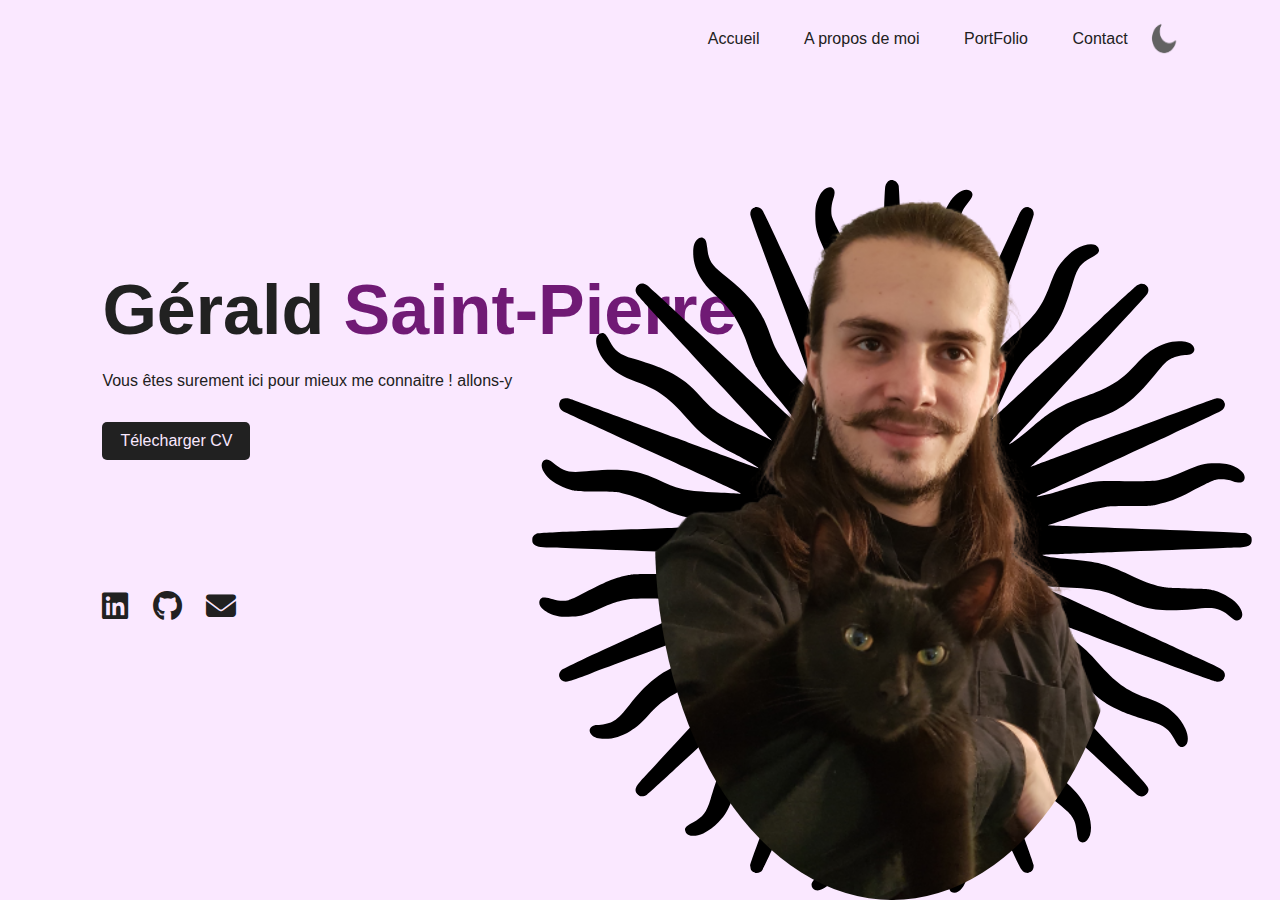
==== index.html @ f6b0576d "Add files via upload" ====
<!DOCTYPE html>
<html lang="en">
<head>
    <meta charset="UTF-8">
    <meta name="viewport" content="width=device-width, initial-scale=1.0">
    <link rel="stylesheet" href="style.css">
    <link rel="stylesheet" href="https://cdnjs.cloudflare.com/ajax/libs/font-awesome/6.7.0/css/all.min.css">
    
    <title>Light Dark Mod</title>
</head>
<body>
    
    <div class="hero">
        <nav>
            <ul>
                <li><a href="">Accueil</a></li>
                <li><a href="about.html">A propos de moi</a></li>
                <li><a href="">PortFolio</a></li>
                <li><a href="">Contact</a></li>
            </ul>
            <img src="images/moon.png" id="icon">
        </nav>
        <div class="info">
            <h1>Gérald <span>Saint-Pierre</span> </h1>
            <p>Vous êtes surement ici pour mieux me connaitre ! allons-y</p>
                <a href="">Télecharger CV</a>
        </div>
        <div class="img-box">
            <img src="images/2024298.svg" class="back-img">
            <img src="images/photodeprofil.png" class="main-img">
        </div>

        <div class="social-links">
            <a href=""><i class="fa-brands fa-linkedin"></i></a>
            <a href=""><i class="fa-brands fa-github"></i></a>
            <a href=""><i class="fa-sharp fa-solid fa-envelope"></i></a>
        </div>
    </div>

</body>
<script src="script.js"></script>
</html>
---- style.css ----
*{
    padding:0;
    margin:0;
}
:root{
    --primary-color:#fae8ff;
    --secondary-color:#212121;
}
.dark-theme{
    --primary-color:#000106;
    --secondary-color:#fff;
    --back-img:#701a75;
}

#icon{
    width: 30px;
    cursor: pointer;
}
nav ul{
    flex: 1;
    text-align: right;
}

.hero{
    height: 100vh;
    width: 100%;
    background: var(--primary-color);
    font-family: sans-serif;
    position: relative;
}
nav{
    width: 84%;
    margin: auto;
    padding: 20px 0;
    display: flex;

}

nav ul li {
    display: inline-block;
    list-style: none;
    margin:10px 20px;
}
nav ul li a{
 text-decoration: none;
 color:var(--secondary-color);
}
nav ul li a:hover{
    color: #701a75;
}
.info{
    margin-left:8%;
    margin-top: 15%;
}
.info h1{
    font-size: 70px;
    color:var(--secondary-color);
    margin-bottom: 20px;
}
span{
    color:#701a75;
}
.info p{
    color:var(--secondary-color);
    line-height: 22px;
}
.info a {
    background:var(--secondary-color);
    padding: 10px 18px;
    text-decoration: none;
    color: var(--primary-color);
    display: inline-block;
    margin: 30px 0;
    border-radius: 5px;
}

.img-box{
    width: 45%;
    height: 80%;
    position: absolute;
    bottom:0;
    right: 100px;
    display:block;
}
.img-box img{
    height: 100%;
    position: absolute;
    left:50%;
    bottom: 0;
    border-radius: 100%;
    transform: translateX(-50%);
    transition: 1s;
}
.back-img{
    background-color: var( --back-img);
}
.img-box:hover .back-img{
    bottom:40px;
    transition: 2s;
}
.img-box:hover .main-img{
    left:54%
}
.social-links{
    margin-top: 100px;
    margin-left: 8%;

}
.social-links a {
    font-size: 30px;
    color:var(--secondary-color);
    margin-right: 20px;
}
.social-links a:hover{
    color:#701a75;
}

@media (max-width: 1250px) { 
    .img-box{
        width: 45%;
        height: 80%;
        position: absolute;
        bottom:0;
        right: 100px;
        display:none;
    }
    .hero{
        height: 130vh;
        width: 100%;
        background: var(--primary-color);
        font-family: sans-serif;
        position: relative;
    }
}

/************** About ********************/

body{
    background-color:var(--primary-color);
}
.SecondPart{
    animation: glissement1 1s;
    margin-top: 10%;
    margin-left: 10%;
}
.SecondPart h1{
    color:#701a75;
    padding:10px 0;
    font-size: 54px;
    font-weight: 500;
}
.SecondPart p {
    color:var(--secondary-color);
    font-size: 26px;
}
.SecondPart strong {
    color:#701a75;
}
@keyframes glissement1 {
    from {
        margin-left:-200%;      
    }
  }
  /****** PortFolio
/**#SecondPart{
  
  
  width:100%;
  height:96vh;
  
  animation:glissement1 1s;
  visibility:visible;
 
}
.AnimationSecondPart{
display:flex;
justify-content: center;
align-items: center;
width:100%;
margin-top:10%;

}
#AnimationSecondPart{
opacity:1;
animation:SecondPartAnim 3s;
}

.AllSecondPart{
color: white;
}

#TypingAboutMe{
font-size:40px;
color: black;
-webkit-text-stroke: 2px #693aa7;
text-shadow: 0px 0px 6px #693aa7;
         animation:typing 13s ;
         opacity: 1;
 overflow: hidden;

 
 
 
}

.AllSecondPart p{
font-size:20px;
color: #fff;
}

.AllSecondPart strong {
color:#693aa7;
}
.AllSecondPart div {
 padding-top:20px;
}

.allButton {
padding: -50px 0 0 0;
}
.button{
  color:#fff;
  background-color: #693aa7;
  padding: 5px;
  width: 100px;
  text-decoration: none;
}
@keyframes SecondPartAnim {
0%   { margin-top: -20px;opacity:0; }
100% { margin-top: 0;opacity:1; }
}


@keyframes typing {
0%{ width:0 ;opacity: 0.5;}
100% { width: 100% ;opacity: 1;}
}
@keyframes glissement1 {
  from {
      margin-left:-200%;
    
  }
}

/************PORTFOLIO****************************/

   
body {
   
   
  }
  .all_card {
  display: grid;
  grid-template-columns: repeat(2, 1fr);
  grid-template-rows: 1fr;
  grid-column-gap: 100px;
  grid-row-gap: 0px;
  display:flex;
   justify-content:center;
   margin-top: 10%;
   animation: glissement2 1s;
  
  }
  .card {
    
    top: 50%;
    left: 50%;
    width: 300px;
    height: 300px;
    
    perspective: 500px;
    display:flex;
   justify-content:center;
  }
  
  .content {
    position: absolute;
    width: 100%;
    height: 100%;
    box-shadow: 0 0 15px rgba(0,0,0,0.1);
  
    transition: transform 1s;
    transform-style: preserve-3d;
  }
  
  .card:hover .content {
    transform: rotateY( 180deg ) ;
    transition: transform 0.5s;
  }
  
  .front{
     position: absolute;
    height: 100%;
    width: 100%;
    background: white;
    line-height: ;
    color: #03446A;
    
    font-size: ;
    border-radius: 5px;
    backface-visibility: hidden;
    display:flex;
    justify-content:center;
    align-items:center;
  }
  .back {
    position:absolute ;
    height: 100%;
    width: 100%;
    background: white;
    line-height:;
    color: #03446A;
    text-align: center;
    font-size: ;
    border-radius: 5px;
    backface-visibility: hidden;
    display:flex;
    align-items:center;
   flex-direction: column;
  }
  
  .back {
    background: #03446A;
    color: white;
    transform: rotateY( 180deg );
  }
     
   @keyframes glissement2 {
     from {
         margin-top:200%;
       
     }
   }
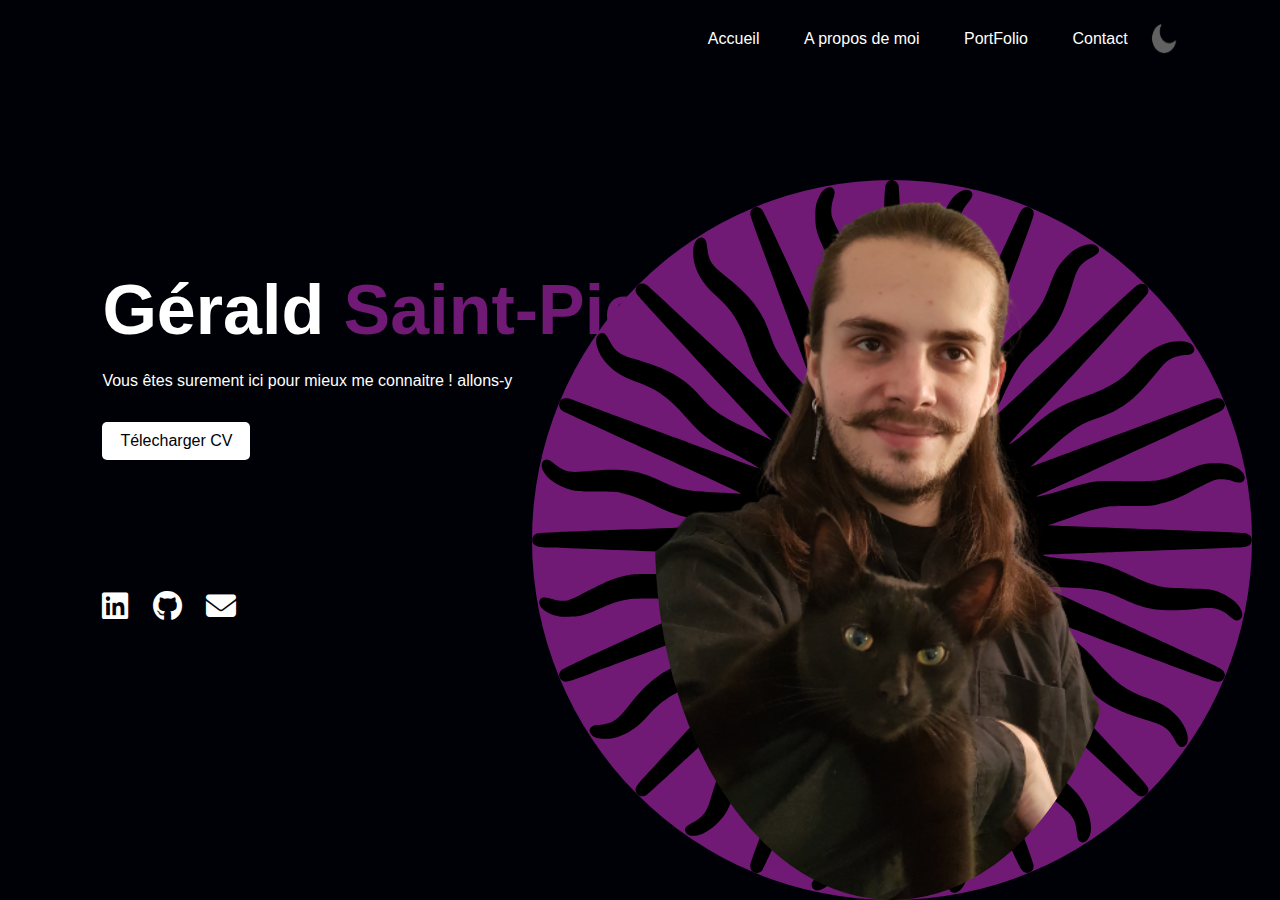
==== commit 6b1e2067: "Add files via upload" ====
--- a/index.html
+++ b/index.html
@@ -6,24 +6,24 @@
     <link rel="stylesheet" href="style.css">
     <link rel="stylesheet" href="https://cdnjs.cloudflare.com/ajax/libs/font-awesome/6.7.0/css/all.min.css">
     
-    <title>Light Dark Mod</title>
+    <title>Gérald Saint-Pierre</title>
 </head>
 <body>
     
     <div class="hero">
         <nav>
             <ul>
-                <li><a href="">Accueil</a></li>
+                <li><a href="index.html">Accueil</a></li>
                 <li><a href="about.html">A propos de moi</a></li>
-                <li><a href="">PortFolio</a></li>
-                <li><a href="">Contact</a></li>
+                <li><a href="PortFolio.html">PortFolio</a></li>
+                <li><a href="Contact.html">Contact</a></li>
             </ul>
             <img src="images/moon.png" id="icon">
         </nav>
         <div class="info">
             <h1>Gérald <span>Saint-Pierre</span> </h1>
             <p>Vous êtes surement ici pour mieux me connaitre ! allons-y</p>
-                <a href="">Télecharger CV</a>
+                <a href="GéraldSaint-Pierre.pdf">Télecharger CV</a>
         </div>
         <div class="img-box">
             <img src="images/2024298.svg" class="back-img">
--- a/style.css
+++ b/style.css
@@ -3,13 +3,17 @@
     margin:0;
 }
 :root{
-    --primary-color:#fae8ff;
-    --secondary-color:#212121;
-}
-.dark-theme{
     --primary-color:#000106;
     --secondary-color:#fff;
     --back-img:#701a75;
+    
+}
+.clear-theme{
+    --primary-color:#fae8ff;
+    --secondary-color:#212121;
+    --back-img:#fae8ff;
+    
+    
 }
 
 #icon{
@@ -115,7 +119,299 @@
     color:#701a75;
 }
 
-@media (max-width: 1250px) { 
+
+/************** About ********************/
+
+body{
+    background-color:var(--primary-color);
+}
+.SecondPart{
+    animation: glissement1 1s;
+    margin-top: 10%;
+    margin-left: 10%;
+}
+.SecondPart h1{
+    color:#701a75;
+    padding:10px 0;
+    font-size: 54px;
+    font-weight: 500;
+}
+.SecondPart p {
+    color:var(--secondary-color);
+    font-size: 26px;
+}
+.SecondPart strong {
+    color:#701a75;
+}
+@keyframes glissement1 {
+    from {
+        margin-left:-200%;      
+    }
+  }
+  /****** PortFolio
+/**#SecondPart{
+  
+  
+  width:100%;
+  height:96vh;
+  
+  animation:glissement1 1s;
+  visibility:visible;
+ 
+}
+.AnimationSecondPart{
+display:flex;
+justify-content: center;
+align-items: center;
+width:100%;
+margin-top:10%;
+
+}
+#AnimationSecondPart{
+opacity:1;
+animation:SecondPartAnim 3s;
+}
+
+.AllSecondPart{
+color: white;
+}
+
+#TypingAboutMe{
+font-size:40px;
+color: black;
+-webkit-text-stroke: 2px #693aa7;
+text-shadow: 0px 0px 6px #693aa7;
+         animation:typing 13s ;
+         opacity: 1;
+ overflow: hidden;
+
+ 
+ 
+ 
+}
+
+.AllSecondPart p{
+font-size:20px;
+color: #fff;
+}
+
+.AllSecondPart strong {
+color:#693aa7;
+}
+.AllSecondPart div {
+ padding-top:20px;
+}
+
+.allButton {
+padding: -50px 0 0 0;
+}
+.button{
+  color:#fff;
+  background-color: #693aa7;
+  padding: 5px;
+  width: 100px;
+  text-decoration: none;
+}
+@keyframes SecondPartAnim {
+0%   { margin-top: -20px;opacity:0; }
+100% { margin-top: 0;opacity:1; }
+}
+
+
+@keyframes typing {
+0%{ width:0 ;opacity: 0.5;}
+100% { width: 100% ;opacity: 1;}
+}
+@keyframes glissement1 {
+  from {
+      margin-left:-200%;
+    
+  }
+}
+
+/************PORTFOLIO****************************/
+
+   
+  .all_card {
+  display: grid;
+  grid-template-columns: repeat(2, 1fr);
+  grid-template-rows: 1fr;
+  grid-column-gap: 100px;
+  grid-row-gap: 0px;
+  display:flex;
+   justify-content:center;
+   margin-top: 10%;
+   animation: glissement2 1s;
+  
+  }
+  .card {
+    
+    top: 50%;
+    left: 50%;
+    width: 300px;
+    height: 300px;
+    
+    perspective: 500px;
+    display:flex;
+   justify-content:center;
+  }
+  
+  .content {
+    position: absolute;
+    width: 100%;
+    height: 100%;
+    box-shadow: 0 0 15px rgba(0,0,0,0.1);
+  
+    transition: transform 1s;
+    transform-style: preserve-3d;
+  }
+  
+  .card:hover .content {
+    transform: rotateY( 180deg ) ;
+    transition: transform 0.5s;
+  }
+  
+  .front{
+     position: absolute;
+    height: 100%;
+    width: 100%;
+    background: white;
+    line-height: ;
+    color: #701a75;
+    
+    font-size: ;
+    border-radius: 5px;
+    backface-visibility: hidden;
+    display:flex;
+    justify-content:center;
+    align-items:center;
+  }
+  .back {
+    position:absolute ;
+    height: 100%;
+    width: 100%;
+    background: white;
+    color: #701a75;
+    text-align: center;
+    font-size: ;
+    border-radius: 5px;
+    backface-visibility: hidden;
+    display:flex;
+    align-items:center;
+   flex-direction: column;
+  }
+  
+  .back {
+    background: #701a75;
+    color: white;
+    transform: rotateY( 180deg );
+  }
+  .front p {
+    font-size: 25px;
+  }
+  .back a{
+    font-size: 30px;
+    color:var(--secondary-color);
+    margin-top:130px ;
+   
+  }
+  
+     
+   @keyframes glissement2 {
+     from {
+         margin-top:200%;
+       
+     }
+   }
+
+   /***********Contact*************************/
+
+/* General Reset */
+
+/* Body Styling */
+
+
+/* Contact Section */
+.contact-section {
+    display: flex;
+    width: 100%;
+    max-width: 600px;
+    background: #fff;
+    padding: 2rem;
+    border-radius: 10px;
+    box-shadow: 0 4px 8px rgba(0, 0, 0, 0.1);
+    margin-left:600px;
+}
+
+.contact-section h1 {
+    text-align: center;
+    color: #4CAF50;
+    margin-bottom: 1rem;
+}
+
+.contact-section p {
+    text-align: center;
+    margin-bottom: 2rem;
+    color: #666;
+}
+
+/* Contact Form */
+.contact-form {
+    display: flex;
+    flex-direction: column;
+}
+
+.form-group {
+    margin-bottom: 1.5rem;
+}
+
+.form-group label {
+    display: block;
+    font-weight: bold;
+    margin-bottom: 0.5rem;
+    color: #555;
+}
+
+.form-group input,
+.form-group textarea {
+    width: 100%;
+    padding: 0.8rem;
+    border: 1px solid #ccc;
+    border-radius: 5px;
+    font-size: 1rem;
+    color: #333;
+    transition: border-color 0.3s;
+}
+
+.form-group input:focus,
+.form-group textarea:focus {
+    border-color: #4CAF50;
+    outline: none;
+}
+
+/* Submit Button */
+.submit-btn {
+    padding: 0.8rem;
+    font-size: 1rem;
+    color: #fff;
+    background: #4CAF50;
+    border: none;
+    border-radius: 5px;
+    cursor: pointer;
+    transition: background 0.3s;
+}
+
+.submit-btn:hover {
+    background: #45a049;
+}
+
+
+
+
+
+   
+
+   @media (max-width: 1250px) { 
     .img-box{
         width: 45%;
         height: 80%;
@@ -131,203 +427,4 @@
         font-family: sans-serif;
         position: relative;
     }
-}
-
-/************** About ********************/
-
-body{
-    background-color:var(--primary-color);
-}
-.SecondPart{
-    animation: glissement1 1s;
-    margin-top: 10%;
-    margin-left: 10%;
-}
-.SecondPart h1{
-    color:#701a75;
-    padding:10px 0;
-    font-size: 54px;
-    font-weight: 500;
-}
-.SecondPart p {
-    color:var(--secondary-color);
-    font-size: 26px;
-}
-.SecondPart strong {
-    color:#701a75;
-}
-@keyframes glissement1 {
-    from {
-        margin-left:-200%;      
-    }
-  }
-  /****** PortFolio
-/**#SecondPart{
-  
-  
-  width:100%;
-  height:96vh;
-  
-  animation:glissement1 1s;
-  visibility:visible;
- 
-}
-.AnimationSecondPart{
-display:flex;
-justify-content: center;
-align-items: center;
-width:100%;
-margin-top:10%;
-
-}
-#AnimationSecondPart{
-opacity:1;
-animation:SecondPartAnim 3s;
-}
-
-.AllSecondPart{
-color: white;
-}
-
-#TypingAboutMe{
-font-size:40px;
-color: black;
--webkit-text-stroke: 2px #693aa7;
-text-shadow: 0px 0px 6px #693aa7;
-         animation:typing 13s ;
-         opacity: 1;
- overflow: hidden;
-
- 
- 
- 
-}
-
-.AllSecondPart p{
-font-size:20px;
-color: #fff;
-}
-
-.AllSecondPart strong {
-color:#693aa7;
-}
-.AllSecondPart div {
- padding-top:20px;
-}
-
-.allButton {
-padding: -50px 0 0 0;
-}
-.button{
-  color:#fff;
-  background-color: #693aa7;
-  padding: 5px;
-  width: 100px;
-  text-decoration: none;
-}
-@keyframes SecondPartAnim {
-0%   { margin-top: -20px;opacity:0; }
-100% { margin-top: 0;opacity:1; }
-}
-
-
-@keyframes typing {
-0%{ width:0 ;opacity: 0.5;}
-100% { width: 100% ;opacity: 1;}
-}
-@keyframes glissement1 {
-  from {
-      margin-left:-200%;
-    
-  }
-}
-
-/************PORTFOLIO****************************/
-
-   
-body {
-   
-   
-  }
-  .all_card {
-  display: grid;
-  grid-template-columns: repeat(2, 1fr);
-  grid-template-rows: 1fr;
-  grid-column-gap: 100px;
-  grid-row-gap: 0px;
-  display:flex;
-   justify-content:center;
-   margin-top: 10%;
-   animation: glissement2 1s;
-  
-  }
-  .card {
-    
-    top: 50%;
-    left: 50%;
-    width: 300px;
-    height: 300px;
-    
-    perspective: 500px;
-    display:flex;
-   justify-content:center;
-  }
-  
-  .content {
-    position: absolute;
-    width: 100%;
-    height: 100%;
-    box-shadow: 0 0 15px rgba(0,0,0,0.1);
-  
-    transition: transform 1s;
-    transform-style: preserve-3d;
-  }
-  
-  .card:hover .content {
-    transform: rotateY( 180deg ) ;
-    transition: transform 0.5s;
-  }
-  
-  .front{
-     position: absolute;
-    height: 100%;
-    width: 100%;
-    background: white;
-    line-height: ;
-    color: #03446A;
-    
-    font-size: ;
-    border-radius: 5px;
-    backface-visibility: hidden;
-    display:flex;
-    justify-content:center;
-    align-items:center;
-  }
-  .back {
-    position:absolute ;
-    height: 100%;
-    width: 100%;
-    background: white;
-    line-height:;
-    color: #03446A;
-    text-align: center;
-    font-size: ;
-    border-radius: 5px;
-    backface-visibility: hidden;
-    display:flex;
-    align-items:center;
-   flex-direction: column;
-  }
-  
-  .back {
-    background: #03446A;
-    color: white;
-    transform: rotateY( 180deg );
-  }
-     
-   @keyframes glissement2 {
-     from {
-         margin-top:200%;
-       
-     }
-   }+}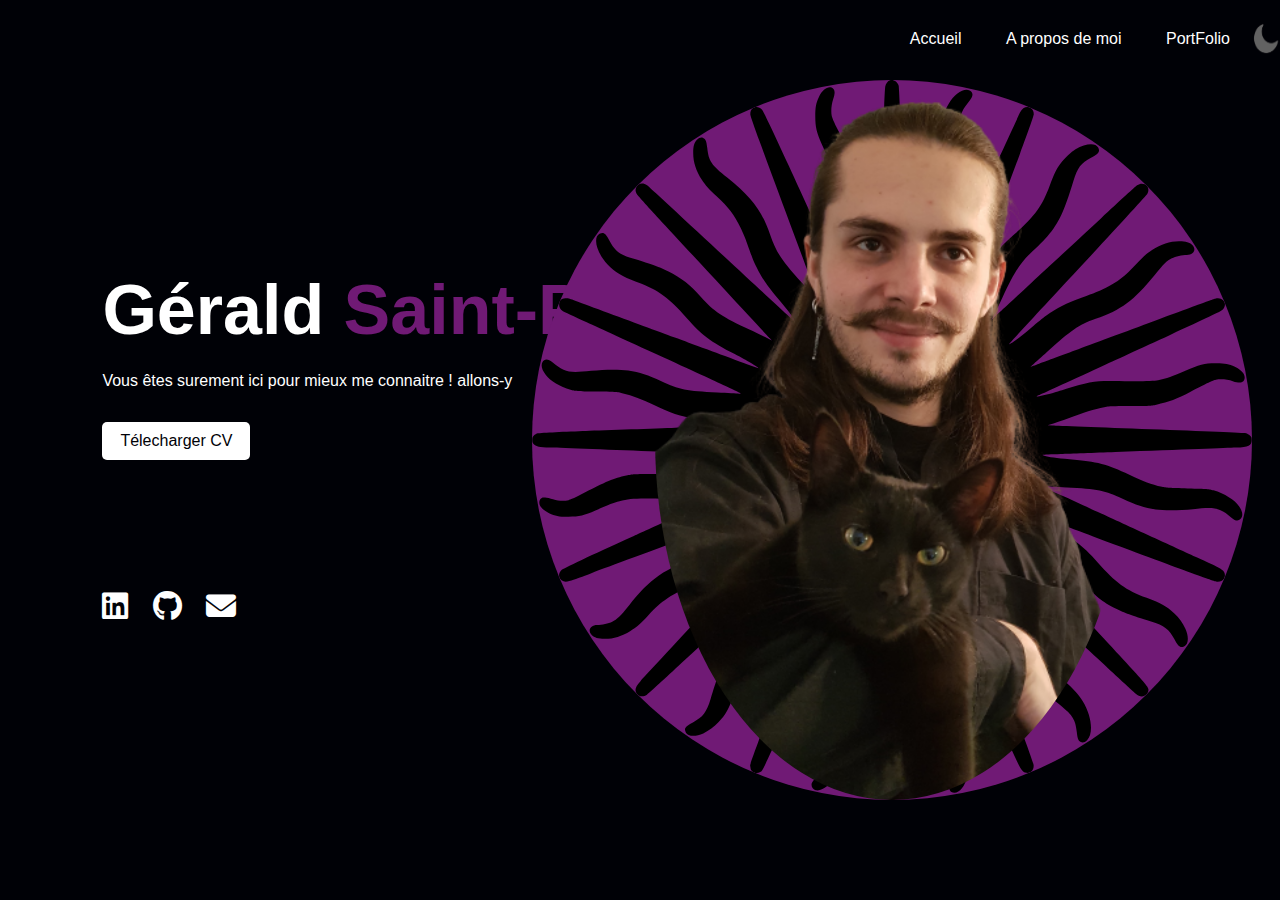
==== commit 85facea4: "Add files via upload" ====
--- a/index.html
+++ b/index.html
@@ -1,42 +1,42 @@
-<!DOCTYPE html>
-<html lang="en">
-<head>
-    <meta charset="UTF-8">
-    <meta name="viewport" content="width=device-width, initial-scale=1.0">
-    <link rel="stylesheet" href="style.css">
-    <link rel="stylesheet" href="https://cdnjs.cloudflare.com/ajax/libs/font-awesome/6.7.0/css/all.min.css">
-    
-    <title>Gérald Saint-Pierre</title>
-</head>
-<body>
-    
-    <div class="hero">
-        <nav>
-            <ul>
-                <li><a href="index.html">Accueil</a></li>
-                <li><a href="about.html">A propos de moi</a></li>
-                <li><a href="PortFolio.html">PortFolio</a></li>
-                <li><a href="Contact.html">Contact</a></li>
-            </ul>
-            <img src="images/moon.png" id="icon">
-        </nav>
-        <div class="info">
-            <h1>Gérald <span>Saint-Pierre</span> </h1>
-            <p>Vous êtes surement ici pour mieux me connaitre ! allons-y</p>
-                <a href="GéraldSaint-Pierre.pdf">Télecharger CV</a>
-        </div>
-        <div class="img-box">
-            <img src="images/2024298.svg" class="back-img">
-            <img src="images/photodeprofil.png" class="main-img">
-        </div>
-
-        <div class="social-links">
-            <a href=""><i class="fa-brands fa-linkedin"></i></a>
-            <a href=""><i class="fa-brands fa-github"></i></a>
-            <a href=""><i class="fa-sharp fa-solid fa-envelope"></i></a>
-        </div>
-    </div>
-
-</body>
-<script src="script.js"></script>
+<!DOCTYPE html>
+<html lang="en">
+<head>
+    <meta charset="UTF-8">
+    <meta name="viewport" content="width=device-width, initial-scale=1.0">
+    <link rel="stylesheet" href="style.css">
+    <link rel="stylesheet" href="https://cdnjs.cloudflare.com/ajax/libs/font-awesome/6.7.0/css/all.min.css">
+    
+    <title>Gérald Saint-Pierre</title>
+</head>
+<body>
+    
+    <div class="hero">
+        <nav>
+            <ul>
+                <li><a href="index.html">Accueil</a></li>
+                <li><a href="about.html">A propos de moi</a></li>
+                <li><a href="PortFolio.html">PortFolio</a></li>
+            
+            </ul>
+            <img src="images/moon.png" id="icon">
+        </nav>
+        <div class="info">
+            <h1>Gérald <span>Saint-Pierre</span> </h1>
+            <p>Vous êtes surement ici pour mieux me connaitre ! allons-y</p>
+                <a href="GéraldSaint-Pierre.pdf">Télecharger CV</a>
+        </div>
+        <div class="img-box">
+            <img src="images/2024298.svg" class="back-img">
+            <img src="images/photodeprofil.png" class="main-img">
+        </div>
+
+        <div class="social-links">
+            <a href=""><i class="fa-brands fa-linkedin"></i></a>
+            <a href=""><i class="fa-brands fa-github"></i></a>
+            <a href="mailto:geraldsaintpierre01@mail.fr"><i class="fa-sharp fa-solid fa-envelope"></i></a>
+        </div>
+    </div>
+
+</body>
+<script src="script.js"></script>
 </html>--- a/style.css
+++ b/style.css
@@ -1,430 +1,376 @@
-*{
-    padding:0;
-    margin:0;
-}
-:root{
-    --primary-color:#000106;
-    --secondary-color:#fff;
-    --back-img:#701a75;
-    
-}
-.clear-theme{
-    --primary-color:#fae8ff;
-    --secondary-color:#212121;
-    --back-img:#fae8ff;
-    
-    
-}
-
-#icon{
-    width: 30px;
-    cursor: pointer;
-}
-nav ul{
-    flex: 1;
-    text-align: right;
-}
-
-.hero{
-    height: 100vh;
-    width: 100%;
-    background: var(--primary-color);
-    font-family: sans-serif;
-    position: relative;
-}
-nav{
-    width: 84%;
-    margin: auto;
-    padding: 20px 0;
-    display: flex;
-
-}
-
-nav ul li {
-    display: inline-block;
-    list-style: none;
-    margin:10px 20px;
-}
-nav ul li a{
- text-decoration: none;
- color:var(--secondary-color);
-}
-nav ul li a:hover{
-    color: #701a75;
-}
-.info{
-    margin-left:8%;
-    margin-top: 15%;
-}
-.info h1{
-    font-size: 70px;
-    color:var(--secondary-color);
-    margin-bottom: 20px;
-}
-span{
-    color:#701a75;
-}
-.info p{
-    color:var(--secondary-color);
-    line-height: 22px;
-}
-.info a {
-    background:var(--secondary-color);
-    padding: 10px 18px;
-    text-decoration: none;
-    color: var(--primary-color);
-    display: inline-block;
-    margin: 30px 0;
-    border-radius: 5px;
-}
-
-.img-box{
-    width: 45%;
-    height: 80%;
-    position: absolute;
-    bottom:0;
-    right: 100px;
-    display:block;
-}
-.img-box img{
-    height: 100%;
-    position: absolute;
-    left:50%;
-    bottom: 0;
-    border-radius: 100%;
-    transform: translateX(-50%);
-    transition: 1s;
-}
-.back-img{
-    background-color: var( --back-img);
-}
-.img-box:hover .back-img{
-    bottom:40px;
-    transition: 2s;
-}
-.img-box:hover .main-img{
-    left:54%
-}
-.social-links{
-    margin-top: 100px;
-    margin-left: 8%;
-
-}
-.social-links a {
-    font-size: 30px;
-    color:var(--secondary-color);
-    margin-right: 20px;
-}
-.social-links a:hover{
-    color:#701a75;
-}
-
-
-/************** About ********************/
-
-body{
-    background-color:var(--primary-color);
-}
-.SecondPart{
-    animation: glissement1 1s;
-    margin-top: 10%;
-    margin-left: 10%;
-}
-.SecondPart h1{
-    color:#701a75;
-    padding:10px 0;
-    font-size: 54px;
-    font-weight: 500;
-}
-.SecondPart p {
-    color:var(--secondary-color);
-    font-size: 26px;
-}
-.SecondPart strong {
-    color:#701a75;
-}
-@keyframes glissement1 {
-    from {
-        margin-left:-200%;      
-    }
-  }
-  /****** PortFolio
-/**#SecondPart{
-  
-  
-  width:100%;
-  height:96vh;
-  
-  animation:glissement1 1s;
-  visibility:visible;
- 
-}
-.AnimationSecondPart{
-display:flex;
-justify-content: center;
-align-items: center;
-width:100%;
-margin-top:10%;
-
-}
-#AnimationSecondPart{
-opacity:1;
-animation:SecondPartAnim 3s;
-}
-
-.AllSecondPart{
-color: white;
-}
-
-#TypingAboutMe{
-font-size:40px;
-color: black;
--webkit-text-stroke: 2px #693aa7;
-text-shadow: 0px 0px 6px #693aa7;
-         animation:typing 13s ;
-         opacity: 1;
- overflow: hidden;
-
- 
- 
- 
-}
-
-.AllSecondPart p{
-font-size:20px;
-color: #fff;
-}
-
-.AllSecondPart strong {
-color:#693aa7;
-}
-.AllSecondPart div {
- padding-top:20px;
-}
-
-.allButton {
-padding: -50px 0 0 0;
-}
-.button{
-  color:#fff;
-  background-color: #693aa7;
-  padding: 5px;
-  width: 100px;
-  text-decoration: none;
-}
-@keyframes SecondPartAnim {
-0%   { margin-top: -20px;opacity:0; }
-100% { margin-top: 0;opacity:1; }
-}
-
-
-@keyframes typing {
-0%{ width:0 ;opacity: 0.5;}
-100% { width: 100% ;opacity: 1;}
-}
-@keyframes glissement1 {
-  from {
-      margin-left:-200%;
-    
-  }
-}
-
-/************PORTFOLIO****************************/
-
-   
-  .all_card {
-  display: grid;
-  grid-template-columns: repeat(2, 1fr);
-  grid-template-rows: 1fr;
-  grid-column-gap: 100px;
-  grid-row-gap: 0px;
-  display:flex;
-   justify-content:center;
-   margin-top: 10%;
-   animation: glissement2 1s;
-  
-  }
-  .card {
-    
-    top: 50%;
-    left: 50%;
-    width: 300px;
-    height: 300px;
-    
-    perspective: 500px;
-    display:flex;
-   justify-content:center;
-  }
-  
-  .content {
-    position: absolute;
-    width: 100%;
-    height: 100%;
-    box-shadow: 0 0 15px rgba(0,0,0,0.1);
-  
-    transition: transform 1s;
-    transform-style: preserve-3d;
-  }
-  
-  .card:hover .content {
-    transform: rotateY( 180deg ) ;
-    transition: transform 0.5s;
-  }
-  
-  .front{
-     position: absolute;
-    height: 100%;
-    width: 100%;
-    background: white;
-    line-height: ;
-    color: #701a75;
-    
-    font-size: ;
-    border-radius: 5px;
-    backface-visibility: hidden;
-    display:flex;
-    justify-content:center;
-    align-items:center;
-  }
-  .back {
-    position:absolute ;
-    height: 100%;
-    width: 100%;
-    background: white;
-    color: #701a75;
-    text-align: center;
-    font-size: ;
-    border-radius: 5px;
-    backface-visibility: hidden;
-    display:flex;
-    align-items:center;
-   flex-direction: column;
-  }
-  
-  .back {
-    background: #701a75;
-    color: white;
-    transform: rotateY( 180deg );
-  }
-  .front p {
-    font-size: 25px;
-  }
-  .back a{
-    font-size: 30px;
-    color:var(--secondary-color);
-    margin-top:130px ;
-   
-  }
-  
-     
-   @keyframes glissement2 {
-     from {
-         margin-top:200%;
-       
-     }
-   }
-
-   /***********Contact*************************/
-
-/* General Reset */
-
-/* Body Styling */
-
-
-/* Contact Section */
-.contact-section {
-    display: flex;
-    width: 100%;
-    max-width: 600px;
-    background: #fff;
-    padding: 2rem;
-    border-radius: 10px;
-    box-shadow: 0 4px 8px rgba(0, 0, 0, 0.1);
-    margin-left:600px;
-}
-
-.contact-section h1 {
-    text-align: center;
-    color: #4CAF50;
-    margin-bottom: 1rem;
-}
-
-.contact-section p {
-    text-align: center;
-    margin-bottom: 2rem;
-    color: #666;
-}
-
-/* Contact Form */
-.contact-form {
-    display: flex;
-    flex-direction: column;
-}
-
-.form-group {
-    margin-bottom: 1.5rem;
-}
-
-.form-group label {
-    display: block;
-    font-weight: bold;
-    margin-bottom: 0.5rem;
-    color: #555;
-}
-
-.form-group input,
-.form-group textarea {
-    width: 100%;
-    padding: 0.8rem;
-    border: 1px solid #ccc;
-    border-radius: 5px;
-    font-size: 1rem;
-    color: #333;
-    transition: border-color 0.3s;
-}
-
-.form-group input:focus,
-.form-group textarea:focus {
-    border-color: #4CAF50;
-    outline: none;
-}
-
-/* Submit Button */
-.submit-btn {
-    padding: 0.8rem;
-    font-size: 1rem;
-    color: #fff;
-    background: #4CAF50;
-    border: none;
-    border-radius: 5px;
-    cursor: pointer;
-    transition: background 0.3s;
-}
-
-.submit-btn:hover {
-    background: #45a049;
-}
-
-
-
-
-
-   
-
-   @media (max-width: 1250px) { 
-    .img-box{
-        width: 45%;
-        height: 80%;
-        position: absolute;
-        bottom:0;
-        right: 100px;
-        display:none;
-    }
-    .hero{
-        height: 130vh;
-        width: 100%;
-        background: var(--primary-color);
-        font-family: sans-serif;
-        position: relative;
-    }
+*{
+    padding:0;
+    margin:0;
+    font-family: sans-serif;
+}
+:root{
+    --primary-color:#000106;
+    --secondary-color:#fff;
+    --back-img:#701a75;
+    
+}
+.clear-theme{
+    --primary-color:#fae8ff;
+    --secondary-color:#212121;
+    --back-img:#fae8ff;
+    
+    
+}
+
+#icon{
+    width: 30px;
+    cursor: pointer;
+}
+nav ul{
+    flex: 1;
+    text-align: right;
+}
+
+.hero{
+    height: 100vh;
+    width: 100%;
+    background: var(--primary-color);
+    position: relative;
+}
+nav{
+    width: 100%;
+    margin: auto;
+    padding: 20px 0;
+    display: flex;
+
+}
+
+nav ul li {
+    display: inline-block;
+    list-style: none;
+    margin:10px 20px;
+}
+nav ul li a{
+ text-decoration: none;
+ color:var(--secondary-color);
+}
+nav ul li a:hover{
+    color: #701a75;
+}
+.info{
+    margin-left:8%;
+    margin-top: 15%;
+}
+.info h1{
+    font-size: 70px;
+    color:var(--secondary-color);
+    margin-bottom: 20px;
+}
+span{
+    color:#701a75;
+}
+.info p{
+    color:var(--secondary-color);
+    line-height: 22px;
+}
+.info a {
+    background:var(--secondary-color);
+    padding: 10px 18px;
+    text-decoration: none;
+    color: var(--primary-color);
+    display: inline-block;
+    margin: 30px 0;
+    border-radius: 5px;
+}
+
+.img-box{
+    width: 45%;
+    height: 80%;
+    position: absolute;
+    bottom:0;
+    right: 100px;
+    display:block;
+}
+.img-box img{
+    height: 100%;
+    position: absolute;
+    left:50%;
+    bottom: 100px;
+    border-radius: 100%;
+    transform: translateX(-50%);
+    transition: 1s;
+}
+.back-img{
+    background-color: var( --back-img);
+}
+.img-box:hover .back-img{
+    bottom:40px;
+    transition: 2s;
+}
+.img-box:hover .main-img{
+    left:54%
+}
+.social-links{
+    margin-top: 100px;
+    margin-left: 8%;
+
+}
+.social-links a {
+    font-size: 30px;
+    color:var(--secondary-color);
+    margin-right: 20px;
+}
+.social-links a:hover{
+    color:#701a75;
+}
+
+
+/************** About ********************/
+
+body{
+    background-color:var(--primary-color);
+}
+.SecondPart{
+    animation: glissement1 1s;
+    margin-top: 10%;
+    margin-left: 10%;
+}
+.SecondPart h1{
+    color:#701a75;
+    padding:10px 0;
+    font-size: 54px;
+    font-weight: 500;
+}
+.SecondPart p {
+    color:var(--secondary-color);
+    font-size: 26px;
+}
+.SecondPart strong {
+    color:#701a75;
+}
+@keyframes glissement1 {
+    from {
+        margin-left:-200%;      
+    }
+  }
+  /****** PortFolio
+/**#SecondPart{
+  
+  
+  width:100%;
+  height:96vh;
+  
+  animation:glissement1 1s;
+  visibility:visible;
+ 
+}
+.AnimationSecondPart{
+display:flex;
+justify-content: center;
+align-items: center;
+width:100%;
+margin-top:10%;
+
+}
+#AnimationSecondPart{
+opacity:1;
+animation:SecondPartAnim 3s;
+}
+
+.AllSecondPart{
+color: white;
+}
+
+#TypingAboutMe{
+font-size:40px;
+color: black;
+-webkit-text-stroke: 2px #693aa7;
+text-shadow: 0px 0px 6px #693aa7;
+         animation:typing 13s ;
+         opacity: 1;
+ overflow: hidden;
+
+ 
+ 
+ 
+}
+
+.AllSecondPart p{
+font-size:20px;
+color: #fff;
+}
+
+.AllSecondPart strong {
+color:#693aa7;
+}
+.AllSecondPart div {
+ padding-top:20px;
+}
+
+.allButton {
+padding: -50px 0 0 0;
+}
+.button{
+  color:#fff;
+  background-color: #693aa7;
+  padding: 5px;
+  width: 100px;
+  text-decoration: none;
+}
+@keyframes SecondPartAnim {
+0%   { margin-top: -20px;opacity:0; }
+100% { margin-top: 0;opacity:1; }
+}
+
+
+@keyframes typing {
+0%{ width:0 ;opacity: 0.5;}
+100% { width: 100% ;opacity: 1;}
+}
+@keyframes glissement1 {
+  from {
+      margin-left:-200%;
+    
+  }
+}
+
+/************PORTFOLIO****************************/
+
+   
+  .all_card {
+  display: grid;
+  grid-template-columns: repeat(2, 1fr);
+  grid-template-rows: 1fr;
+  grid-column-gap: 100px;
+  grid-row-gap: 0px;
+  display:flex;
+   justify-content:center;
+   margin-top: 10%;
+   animation: glissement2 1s;
+  
+  }
+  .card {
+    
+    top: 50%;
+    left: 50%;
+    width: 300px;
+    height: 300px;
+    
+    perspective: 500px;
+    display:flex;
+   justify-content:center;
+  }
+  
+  .content {
+    position: absolute;
+    width: 100%;
+    height: 100%;
+    box-shadow: 0 0 15px rgba(0,0,0,0.1);
+  
+    transition: transform 1s;
+    transform-style: preserve-3d;
+  }
+  
+  .card:hover .content {
+    transform: rotateY( 180deg ) ;
+    transition: transform 0.5s;
+  }
+  
+  .front{
+     position: absolute;
+    height: 100%;
+    width: 100%;
+    background: white;
+    line-height: ;
+    color: #701a75;
+    
+    font-size: ;
+    border-radius: 5px;
+    backface-visibility: hidden;
+    display:flex;
+    justify-content:center;
+    align-items:center;
+  }
+  .back {
+    position:absolute ;
+    height: 100%;
+    width: 100%;
+    background: white;
+    color: #701a75;
+    text-align: center;
+    font-size: ;
+    border-radius: 5px;
+    backface-visibility: hidden;
+    display:flex;
+    align-items:center;
+   flex-direction: column;
+  }
+  
+  .back {
+    background: #701a75;
+    color: white;
+    transform: rotateY( 180deg );
+  }
+  .front p {
+    font-size: 25px;
+  }
+  .back a{
+    font-size: 30px;
+    color:var(--secondary-color);
+    margin-top:130px ;
+   
+  }
+  
+     
+   @keyframes glissement2 {
+     from {
+         margin-top:200%;
+       
+     }
+   }
+
+   /***********Contact*************************/
+.AllContact{
+    display: flex;
+    align-items: center;
+    align-items: center;
+    flex-direction: column;
+    
+}
+.AllContact h1{
+    color: #701a75;
+}
+.AllContact label{
+    color: #701a75;
+    padding: 20px 0 0 0;
+} 
+.AllContact input{
+    padding: 10px 0 10px  0;
+}
+   @media (max-width: 1250px) { 
+    .img-box{
+        width: 45%;
+        height: 80%;
+        position: absolute;
+        bottom:0;
+        right: 100px;
+        display:none;
+    }
+    .hero{
+        height: 130vh;
+        width: 100%;
+        background: var(--primary-color);
+        font-family: sans-serif;
+        position: relative;
+    }   
+ 
+    .card {
+    
+        top: 50%;
+        left: 50%;
+        width: 300px;
+        height: 300px;
+        
+        perspective: 500px;
+        display:flex;
+       justify-content:center;
+       flex-direction: column;
+       align-items: ;
+      }
+      
 }